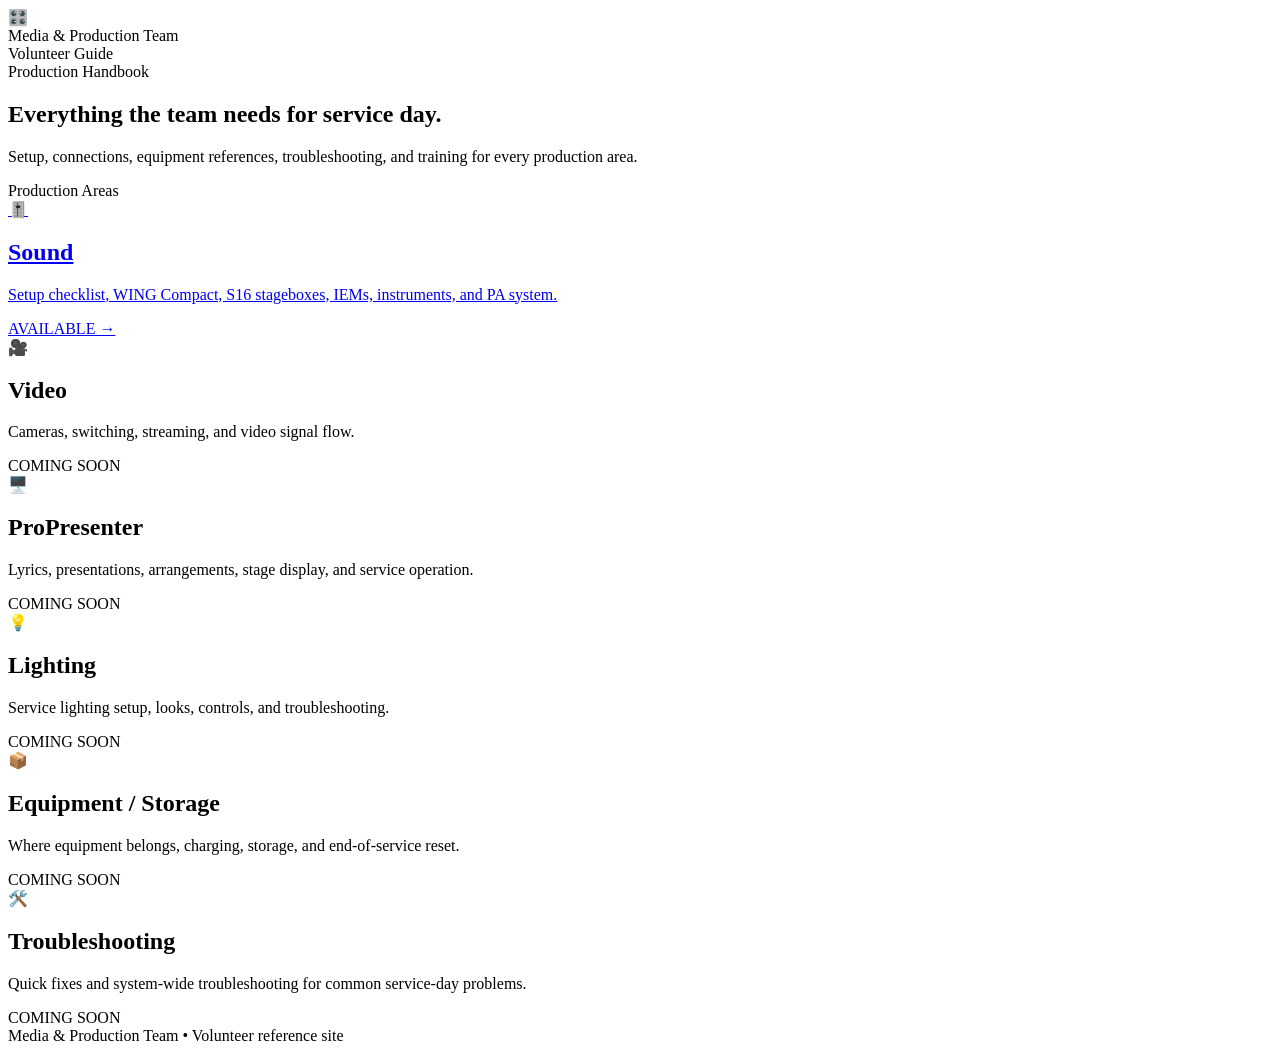
==== index.html @ 2a2caa0a "Add production handbook homepage" ====
<!doctype html>
<html lang="en">
<head>
<meta charset="utf-8"><meta name="viewport" content="width=device-width,initial-scale=1">
<title>Media & Production Team</title><link rel="stylesheet" href="styles.css">
</head>
<body><main class="wrap">
<div class="topbar">
  <div class="brand"><div class="logo">🎛️</div><div>Media & Production Team</div></div>
  <div class="pill">Volunteer Guide</div>
</div>
<section class="hero">
  <div class="eyebrow">Production Handbook</div>
  <h1>Everything the team needs for service day.</h1>
  <p>Setup, connections, equipment references, troubleshooting, and training for every production area.</p>
</section>

<div class="section-title">Production Areas</div>
<section class="grid">
  <a class="card live" href="sound/">
    <div class="icon">🎚️</div><h2>Sound</h2>
    <p>Setup checklist, WING Compact, S16 stageboxes, IEMs, instruments, and PA system.</p>
    <div class="status">AVAILABLE →</div>
  </a>
  <div class="card soon"><div class="icon">🎥</div><h2>Video</h2><p>Cameras, switching, streaming, and video signal flow.</p><div class="status">COMING SOON</div></div>
  <div class="card soon"><div class="icon">🖥️</div><h2>ProPresenter</h2><p>Lyrics, presentations, arrangements, stage display, and service operation.</p><div class="status">COMING SOON</div></div>
  <div class="card soon"><div class="icon">💡</div><h2>Lighting</h2><p>Service lighting setup, looks, controls, and troubleshooting.</p><div class="status">COMING SOON</div></div>
  <div class="card soon"><div class="icon">📦</div><h2>Equipment / Storage</h2><p>Where equipment belongs, charging, storage, and end-of-service reset.</p><div class="status">COMING SOON</div></div>
  <div class="card soon"><div class="icon">🛠️</div><h2>Troubleshooting</h2><p>Quick fixes and system-wide troubleshooting for common service-day problems.</p><div class="status">COMING SOON</div></div>
</section>
<div class="footer">Media & Production Team • Volunteer reference site</div>
</main></body></html>
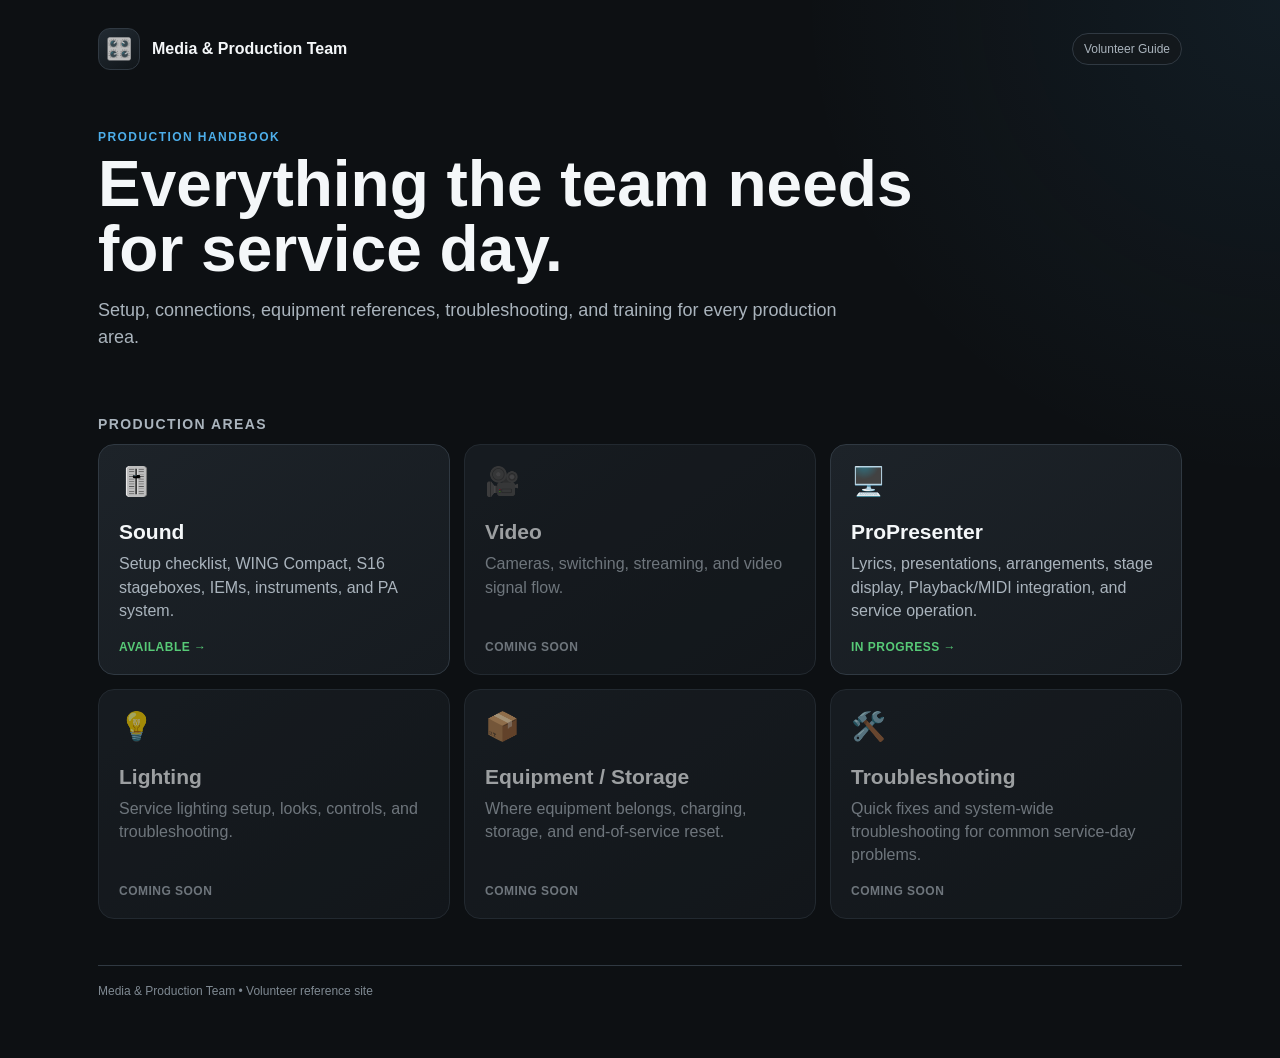
==== commit 2eba4796: "Activate ProPresenter section on homepage" ====
--- a/index.html
+++ b/index.html
@@ -23,7 +23,11 @@
     <div class="status">AVAILABLE →</div>
   </a>
   <div class="card soon"><div class="icon">🎥</div><h2>Video</h2><p>Cameras, switching, streaming, and video signal flow.</p><div class="status">COMING SOON</div></div>
-  <div class="card soon"><div class="icon">🖥️</div><h2>ProPresenter</h2><p>Lyrics, presentations, arrangements, stage display, and service operation.</p><div class="status">COMING SOON</div></div>
+  <a class="card live" href="pro-presenter/">
+    <div class="icon">🖥️</div><h2>ProPresenter</h2>
+    <p>Lyrics, presentations, arrangements, stage display, Playback/MIDI integration, and service operation.</p>
+    <div class="status">IN PROGRESS →</div>
+  </a>
   <div class="card soon"><div class="icon">💡</div><h2>Lighting</h2><p>Service lighting setup, looks, controls, and troubleshooting.</p><div class="status">COMING SOON</div></div>
   <div class="card soon"><div class="icon">📦</div><h2>Equipment / Storage</h2><p>Where equipment belongs, charging, storage, and end-of-service reset.</p><div class="status">COMING SOON</div></div>
   <div class="card soon"><div class="icon">🛠️</div><h2>Troubleshooting</h2><p>Quick fixes and system-wide troubleshooting for common service-day problems.</p><div class="status">COMING SOON</div></div>
--- a/styles.css
+++ b/styles.css
@@ -0,0 +1,39 @@
+:root{
+  --bg:#0d1013;
+  --panel:#161b20;
+  --panel2:#1d2329;
+  --line:#303942;
+  --text:#f4f7f9;
+  --muted:#aab4bd;
+  --blue:#4daeea;
+  --green:#57ca77;
+  --amber:#f0be4a;
+  --red:#ee6b69;
+  --radius:16px;
+}
+*{box-sizing:border-box}
+html{background:var(--bg);color:var(--text);font-family:Inter,ui-sans-serif,-apple-system,BlinkMacSystemFont,"Segoe UI",sans-serif}
+body{margin:0;background:radial-gradient(circle at top right,rgba(77,174,234,.08),transparent 30rem),var(--bg)}
+a{color:inherit;text-decoration:none}
+.wrap{max-width:1120px;margin:auto;padding:28px 18px 60px}
+.topbar{display:flex;align-items:center;justify-content:space-between;gap:16px;margin-bottom:36px}
+.brand{display:flex;align-items:center;gap:12px;font-weight:800}
+.logo{width:42px;height:42px;border-radius:12px;background:linear-gradient(145deg,#222b33,#11161a);display:grid;place-items:center;border:1px solid var(--line);font-size:21px}
+.pill{font-size:12px;color:var(--muted);border:1px solid var(--line);padding:8px 11px;border-radius:999px;background:#13181c}
+.hero{padding:24px 0 30px}
+.eyebrow{font-size:12px;text-transform:uppercase;letter-spacing:.12em;color:var(--blue);font-weight:800}
+h1{font-size:clamp(36px,7vw,64px);line-height:1.02;margin:8px 0 14px;max-width:850px}
+.hero p{font-size:18px;line-height:1.55;color:var(--muted);max-width:760px;margin:0}
+.section-title{font-size:14px;text-transform:uppercase;letter-spacing:.1em;color:var(--muted);font-weight:800;margin:34px 0 12px}
+.grid{display:grid;grid-template-columns:repeat(3,1fr);gap:14px}
+.card{display:flex;flex-direction:column;min-height:185px;padding:20px;border:1px solid var(--line);border-radius:var(--radius);background:linear-gradient(145deg,var(--panel2),var(--panel));transition:.18s ease}
+.card.live:hover{transform:translateY(-2px);border-color:#52616d}
+.card .icon{font-size:28px;margin-bottom:22px}.card h2{font-size:21px;margin:0 0 8px}.card p{color:var(--muted);line-height:1.45;margin:0;flex:1}
+.status{margin-top:18px;font-size:12px;font-weight:800;letter-spacing:.04em}.live .status{color:var(--green)}.soon{opacity:.62}.soon .status{color:var(--muted)}
+.breadcrumb{display:flex;gap:8px;align-items:center;color:var(--muted);font-size:13px;margin:6px 0 30px}.breadcrumb a:hover{color:var(--text)}
+.pagehead h1{font-size:clamp(34px,6vw,54px)}.pagehead p{color:var(--muted);font-size:17px;line-height:1.55;max-width:760px}
+.action-grid{display:grid;grid-template-columns:repeat(2,1fr);gap:14px;margin-top:24px}.action{padding:20px;border:1px solid var(--line);border-radius:14px;background:var(--panel);display:flex;justify-content:space-between;gap:15px;align-items:center}.action:hover{border-color:#596a77}.action b{display:block;font-size:18px;margin-bottom:5px}.action span{color:var(--muted);font-size:14px}.arrow{font-size:22px;color:var(--muted)}
+.checklist{margin-top:22px;display:grid;gap:14px}.step{border:1px solid var(--line);border-radius:14px;background:var(--panel);overflow:hidden}.step h2{font-size:18px;margin:0;padding:17px 18px;border-bottom:1px solid var(--line)}.items{padding:12px 18px 16px}.item{display:flex;gap:11px;padding:8px 0;line-height:1.45}.box{width:19px;height:19px;border:2px solid #66727c;border-radius:5px;flex:none;margin-top:1px}.callout{margin-top:14px;padding:14px 16px;border-radius:12px;background:#17241b;border:1px solid #2d5739;color:#dff8e5}.warning{background:#2b2516;border-color:#5a4820;color:#fff0bd}
+.ref-grid{display:grid;grid-template-columns:repeat(2,1fr);gap:14px;margin-top:22px}.ref{padding:19px;border:1px solid var(--line);border-radius:14px;background:var(--panel);min-height:135px}.ref h2{font-size:18px;margin:0 0 7px}.ref p{color:var(--muted);margin:0 0 18px;line-height:1.45}.ref .open{font-size:13px;font-weight:800;color:var(--blue)}
+.footer{margin-top:46px;padding-top:18px;border-top:1px solid var(--line);color:#7f8992;font-size:12px}
+@media(max-width:780px){.grid{grid-template-columns:1fr}.action-grid,.ref-grid{grid-template-columns:1fr}.topbar{align-items:flex-start}.pill{display:none}.wrap{padding-top:18px}.card{min-height:160px}}
